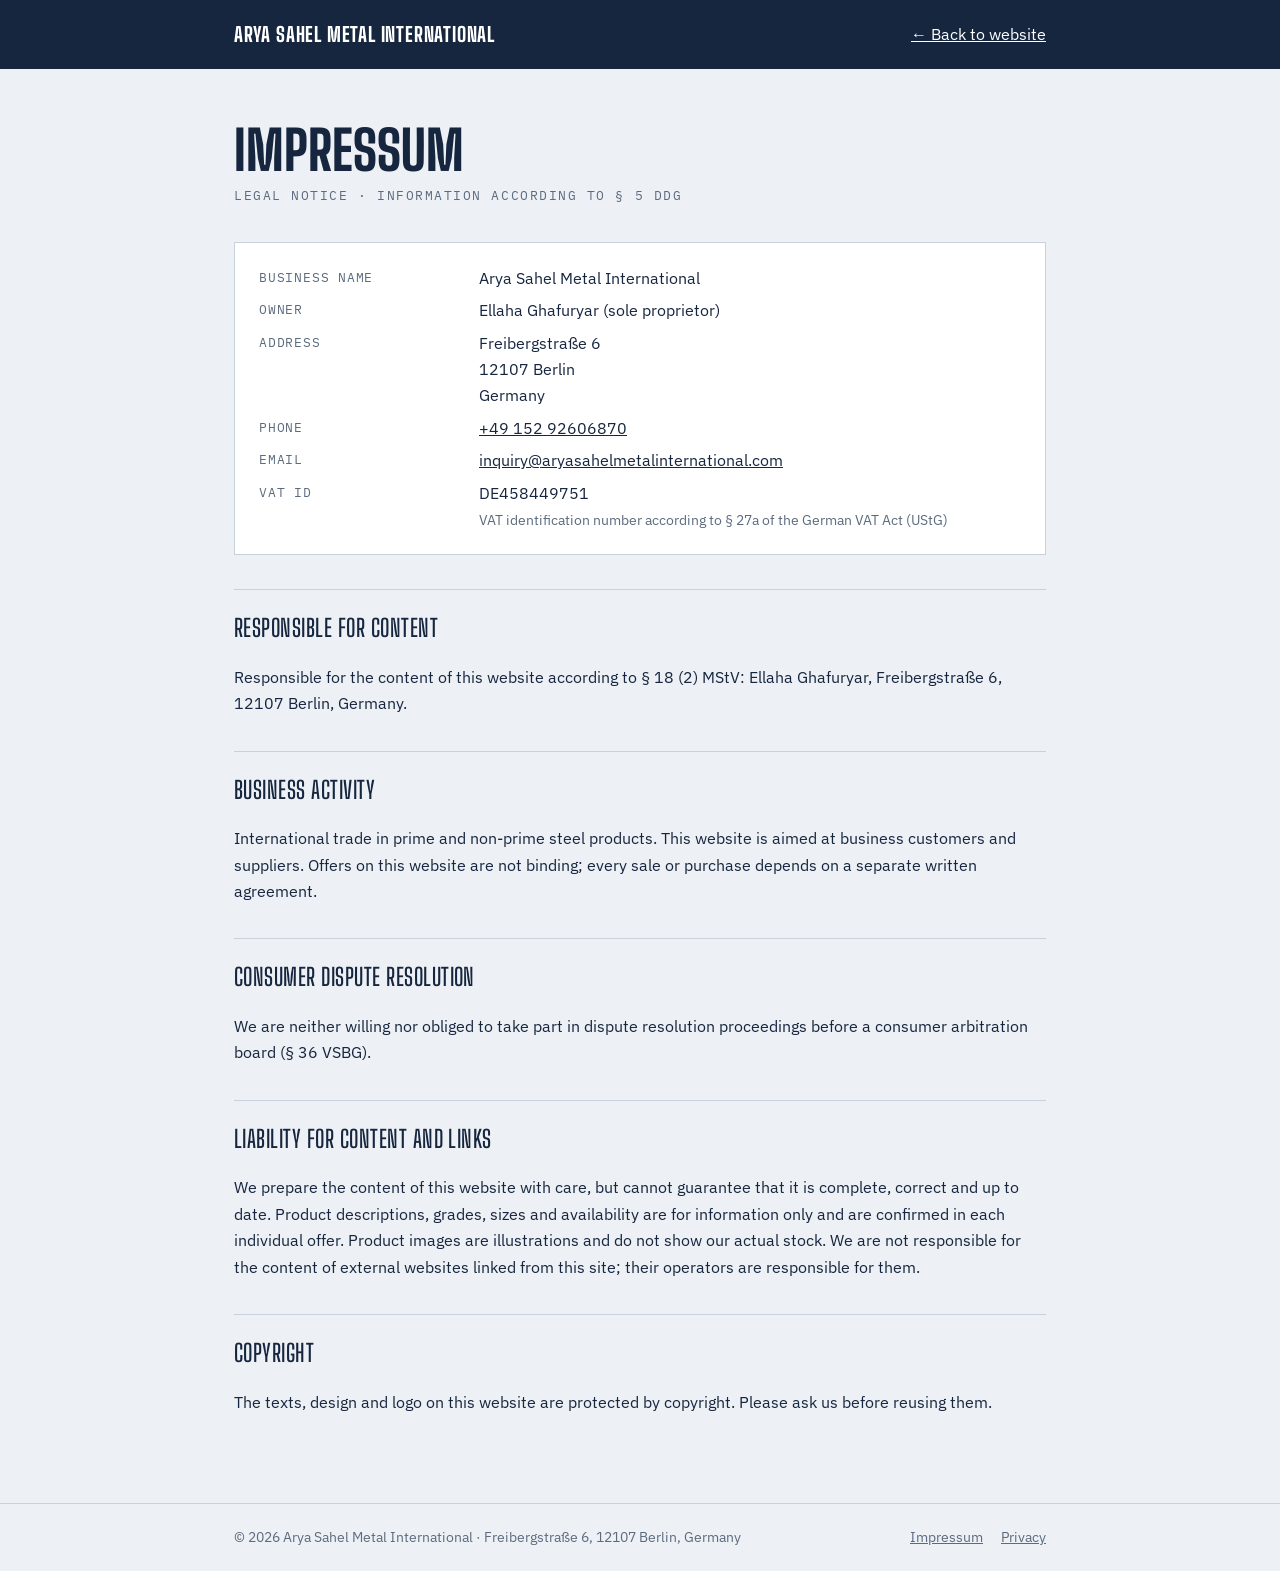
==== impressum.html @ 2d5abbd5 "New 3D route, Impressum, privacy policy, direct-send form, self-hosted fonts" ====
<!DOCTYPE html>
<html lang="en">
<head>
<meta charset="utf-8">
<meta name="viewport" content="width=device-width, initial-scale=1">
<title>Impressum (Legal notice) | Arya Sahel Metal International</title>
<meta name="robots" content="index,follow">
<link rel="stylesheet" href="fonts/fonts.css">
<link rel="icon" href="data:image/svg+xml,%3Csvg xmlns='http://www.w3.org/2000/svg' viewBox='0 0 100 100'%3E%3Cpath d='M50 8 92 88H70L50 48 30 88H8Z' fill='%2316263F'/%3E%3C/svg%3E">
<style>
:root{--navy:#16263F;--steel:#5C6B7E;--plate:#EDF0F4;--sheet:#FFFFFF;--rule:#C9D1DB;--heat:#E8892B;--display:"Big Shoulders Display","Arial Narrow",Impact,sans-serif;--body:"IBM Plex Sans","Helvetica Neue",Arial,sans-serif;--mono:"IBM Plex Mono",ui-monospace,Menlo,monospace}
*{box-sizing:border-box}body{margin:0;background:var(--plate);color:var(--navy);font:16px/1.65 var(--body)}
a{color:inherit}a:hover{color:var(--heat)}:focus-visible{outline:3px solid var(--heat);outline-offset:3px}
header{background:var(--navy);color:#fff}header .wrap{display:flex;justify-content:space-between;align-items:center;padding:18px 24px}
.brand{font-family:var(--display);font-weight:800;font-size:1.25rem;letter-spacing:.04em;text-transform:uppercase;text-decoration:none}
.wrap{max-width:860px;margin:0 auto;padding:0 24px}
main .wrap{padding:56px 24px 72px}
h1{font-family:var(--display);font-weight:800;text-transform:uppercase;font-size:clamp(2.2rem,6vw,3.4rem);line-height:.95;margin:0 0 8px}
.sub{font-family:var(--mono);font-size:.8rem;letter-spacing:.12em;text-transform:uppercase;color:var(--steel);margin:0 0 36px}
h2{font-family:var(--display);font-weight:600;text-transform:uppercase;font-size:1.5rem;letter-spacing:.02em;margin:34px 0 8px;padding-top:18px;border-top:1px solid var(--rule)}
.card{background:var(--sheet);border:1px solid var(--rule);padding:22px 24px;margin:0 0 8px}
dl{display:grid;grid-template-columns:200px 1fr;gap:6px 20px;margin:0}dt{font-family:var(--mono);font-size:.82rem;color:var(--steel);text-transform:uppercase;letter-spacing:.06em;padding-top:2px}dd{margin:0}
@media(max-width:600px){dl{grid-template-columns:1fr}dd{margin-bottom:10px}}
footer{border-top:1px solid var(--rule);font-size:.88rem;color:var(--steel)}footer .wrap{display:flex;flex-wrap:wrap;gap:8px 22px;justify-content:space-between;padding:22px 24px}
footer nav{display:flex;gap:18px}
</style>
</head>
<body>
<header><div class="wrap"><a class="brand" href="index.html">Arya Sahel Metal International</a><a href="index.html">← Back to website</a></div></header>
<main><div class="wrap">
<h1>Impressum</h1>
<p class="sub">Legal notice · Information according to § 5 DDG</p>

<div class="card"><dl>
<dt>Business name</dt><dd>Arya Sahel Metal International</dd>
<dt>Owner</dt><dd>Ellaha Ghafuryar (sole proprietor)</dd>
<dt>Address</dt><dd>Freibergstraße 6<br>12107 Berlin<br>Germany</dd>
<dt>Phone</dt><dd><a href="tel:+4915292606870">+49 152 92606870</a></dd>
<dt>Email</dt><dd><a href="mailto:inquiry@aryasahelmetalinternational.com">inquiry@aryasahelmetalinternational.com</a></dd>
<dt>VAT ID</dt><dd>DE458449751<br><span style="color:var(--steel);font-size:.9rem">VAT identification number according to § 27a of the German VAT Act (UStG)</span></dd>
</dl></div>

<h2>Responsible for content</h2>
<p>Responsible for the content of this website according to § 18 (2) MStV: Ellaha Ghafuryar, Freibergstraße 6, 12107 Berlin, Germany.</p>

<h2>Business activity</h2>
<p>International trade in prime and non-prime steel products. This website is aimed at business customers and suppliers. Offers on this website are not binding; every sale or purchase depends on a separate written agreement.</p>

<h2>Consumer dispute resolution</h2>
<p>We are neither willing nor obliged to take part in dispute resolution proceedings before a consumer arbitration board (§ 36 VSBG).</p>

<h2>Liability for content and links</h2>
<p>We prepare the content of this website with care, but cannot guarantee that it is complete, correct and up to date. Product descriptions, grades, sizes and availability are for information only and are confirmed in each individual offer. Product images are illustrations and do not show our actual stock. We are not responsible for the content of external websites linked from this site; their operators are responsible for them.</p>

<h2>Copyright</h2>
<p>The texts, design and logo on this website are protected by copyright. Please ask us before reusing them.</p>
</div></main>
<footer><div class="wrap"><span>© 2026 Arya Sahel Metal International · Freibergstraße 6, 12107 Berlin, Germany</span><nav aria-label="Legal"><a href="impressum.html">Impressum</a><a href="privacy.html">Privacy</a></nav></div></footer>
</body>
</html>
---- fonts/fonts.css ----
@font-face{font-family:"Big Shoulders Display";font-style:normal;font-weight:600;font-display:swap;src:url(big-shoulders-display-latin-600-normal.woff2) format("woff2")}
@font-face{font-family:"Big Shoulders Display";font-style:normal;font-weight:800;font-display:swap;src:url(big-shoulders-display-latin-800-normal.woff2) format("woff2")}
@font-face{font-family:"IBM Plex Sans";font-style:normal;font-weight:400;font-display:swap;src:url(ibm-plex-sans-latin-400-normal.woff2) format("woff2")}
@font-face{font-family:"IBM Plex Sans";font-style:normal;font-weight:500;font-display:swap;src:url(ibm-plex-sans-latin-500-normal.woff2) format("woff2")}
@font-face{font-family:"IBM Plex Sans";font-style:normal;font-weight:600;font-display:swap;src:url(ibm-plex-sans-latin-600-normal.woff2) format("woff2")}
@font-face{font-family:"IBM Plex Mono";font-style:normal;font-weight:400;font-display:swap;src:url(ibm-plex-mono-latin-400-normal.woff2) format("woff2")}
@font-face{font-family:"IBM Plex Mono";font-style:normal;font-weight:500;font-display:swap;src:url(ibm-plex-mono-latin-500-normal.woff2) format("woff2")}
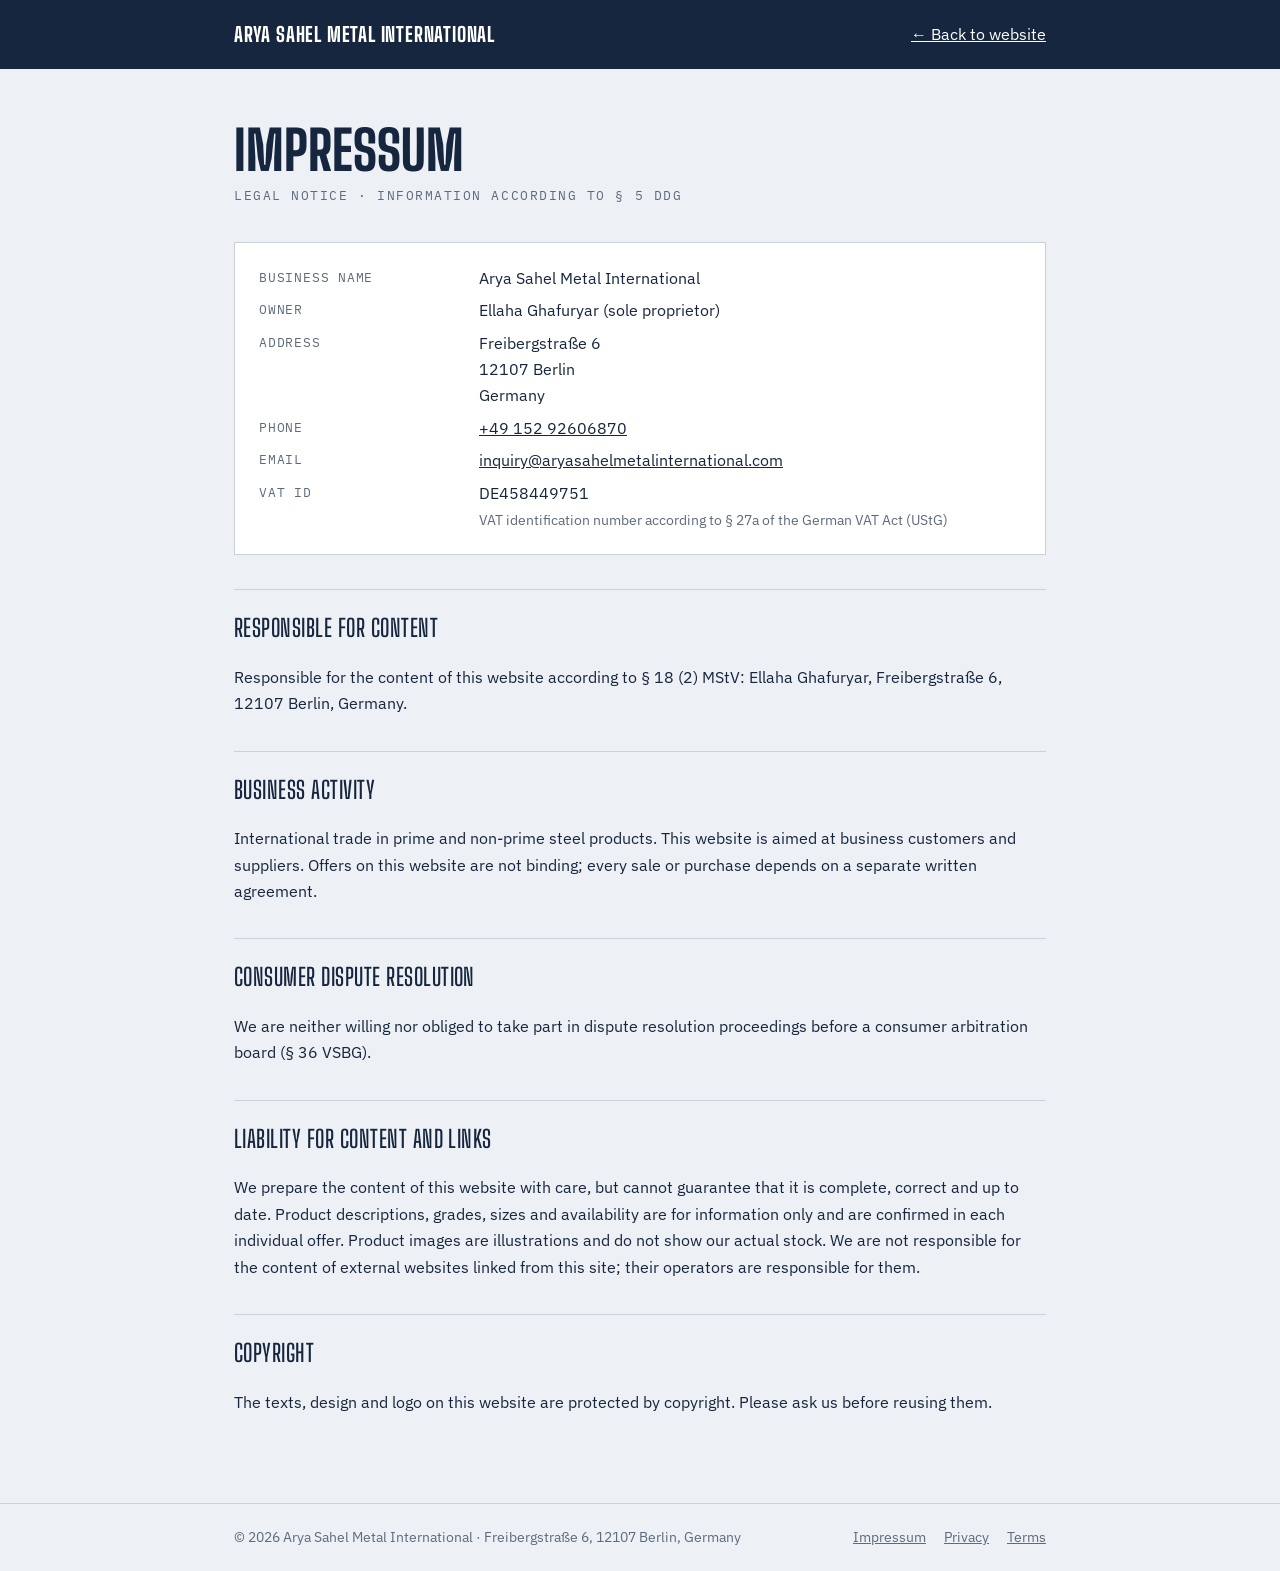
==== commit fb52ce05: "Site fixes: in-page form, privacy notice, Terms page, mobile sizes, 320px layout, lazy 3D, logo file" ====
--- a/impressum.html
+++ b/impressum.html
@@ -5,6 +5,8 @@
 <meta name="viewport" content="width=device-width, initial-scale=1">
 <title>Impressum (Legal notice) | Arya Sahel Metal International</title>
 <meta name="robots" content="index,follow">
+<link rel="apple-touch-icon" href="/apple-touch-icon.png">
+<meta name="theme-color" content="#16263F">
 <link rel="stylesheet" href="fonts/fonts.css">
 <link rel="icon" href="data:image/svg+xml,%3Csvg xmlns='http://www.w3.org/2000/svg' viewBox='0 0 100 100'%3E%3Cpath d='M50 8 92 88H70L50 48 30 88H8Z' fill='%2316263F'/%3E%3C/svg%3E">
 <style>
@@ -55,6 +57,6 @@
 <h2>Copyright</h2>
 <p>The texts, design and logo on this website are protected by copyright. Please ask us before reusing them.</p>
 </div></main>
-<footer><div class="wrap"><span>© 2026 Arya Sahel Metal International · Freibergstraße 6, 12107 Berlin, Germany</span><nav aria-label="Legal"><a href="impressum.html">Impressum</a><a href="privacy.html">Privacy</a></nav></div></footer>
+<footer><div class="wrap"><span>© 2026 Arya Sahel Metal International · Freibergstraße 6, 12107 Berlin, Germany</span><nav aria-label="Legal"><a href="impressum.html">Impressum</a><a href="privacy.html">Privacy</a><a href="terms.html">Terms</a></nav></div></footer>
 </body>
 </html>
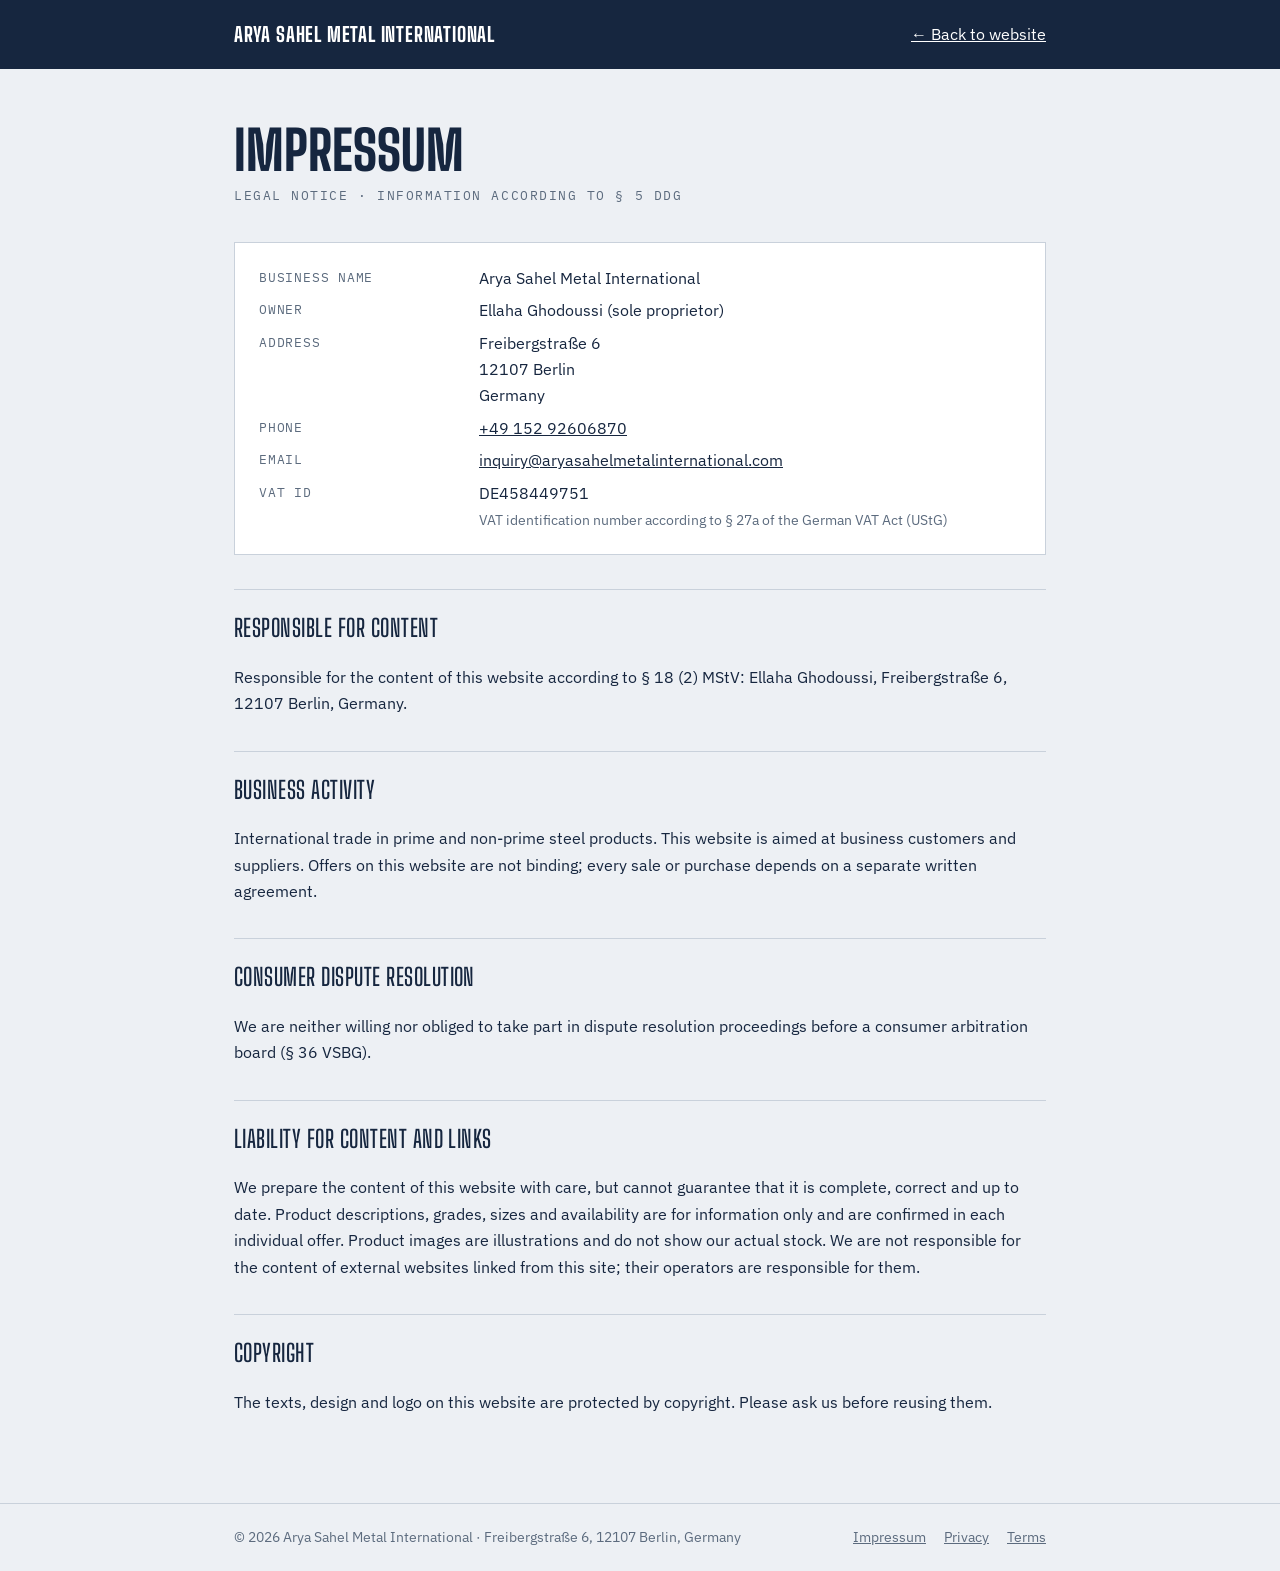
==== commit 031e899e: "Correct owner surname to Ghodoussi" ====
--- a/impressum.html
+++ b/impressum.html
@@ -35,7 +35,7 @@
 
 <div class="card"><dl>
 <dt>Business name</dt><dd>Arya Sahel Metal International</dd>
-<dt>Owner</dt><dd>Ellaha Ghafuryar (sole proprietor)</dd>
+<dt>Owner</dt><dd>Ellaha Ghodoussi (sole proprietor)</dd>
 <dt>Address</dt><dd>Freibergstraße 6<br>12107 Berlin<br>Germany</dd>
 <dt>Phone</dt><dd><a href="tel:+4915292606870">+49 152 92606870</a></dd>
 <dt>Email</dt><dd><a href="mailto:inquiry@aryasahelmetalinternational.com">inquiry@aryasahelmetalinternational.com</a></dd>
@@ -43,7 +43,7 @@
 </dl></div>
 
 <h2>Responsible for content</h2>
-<p>Responsible for the content of this website according to § 18 (2) MStV: Ellaha Ghafuryar, Freibergstraße 6, 12107 Berlin, Germany.</p>
+<p>Responsible for the content of this website according to § 18 (2) MStV: Ellaha Ghodoussi, Freibergstraße 6, 12107 Berlin, Germany.</p>
 
 <h2>Business activity</h2>
 <p>International trade in prime and non-prime steel products. This website is aimed at business customers and suppliers. Offers on this website are not binding; every sale or purchase depends on a separate written agreement.</p>
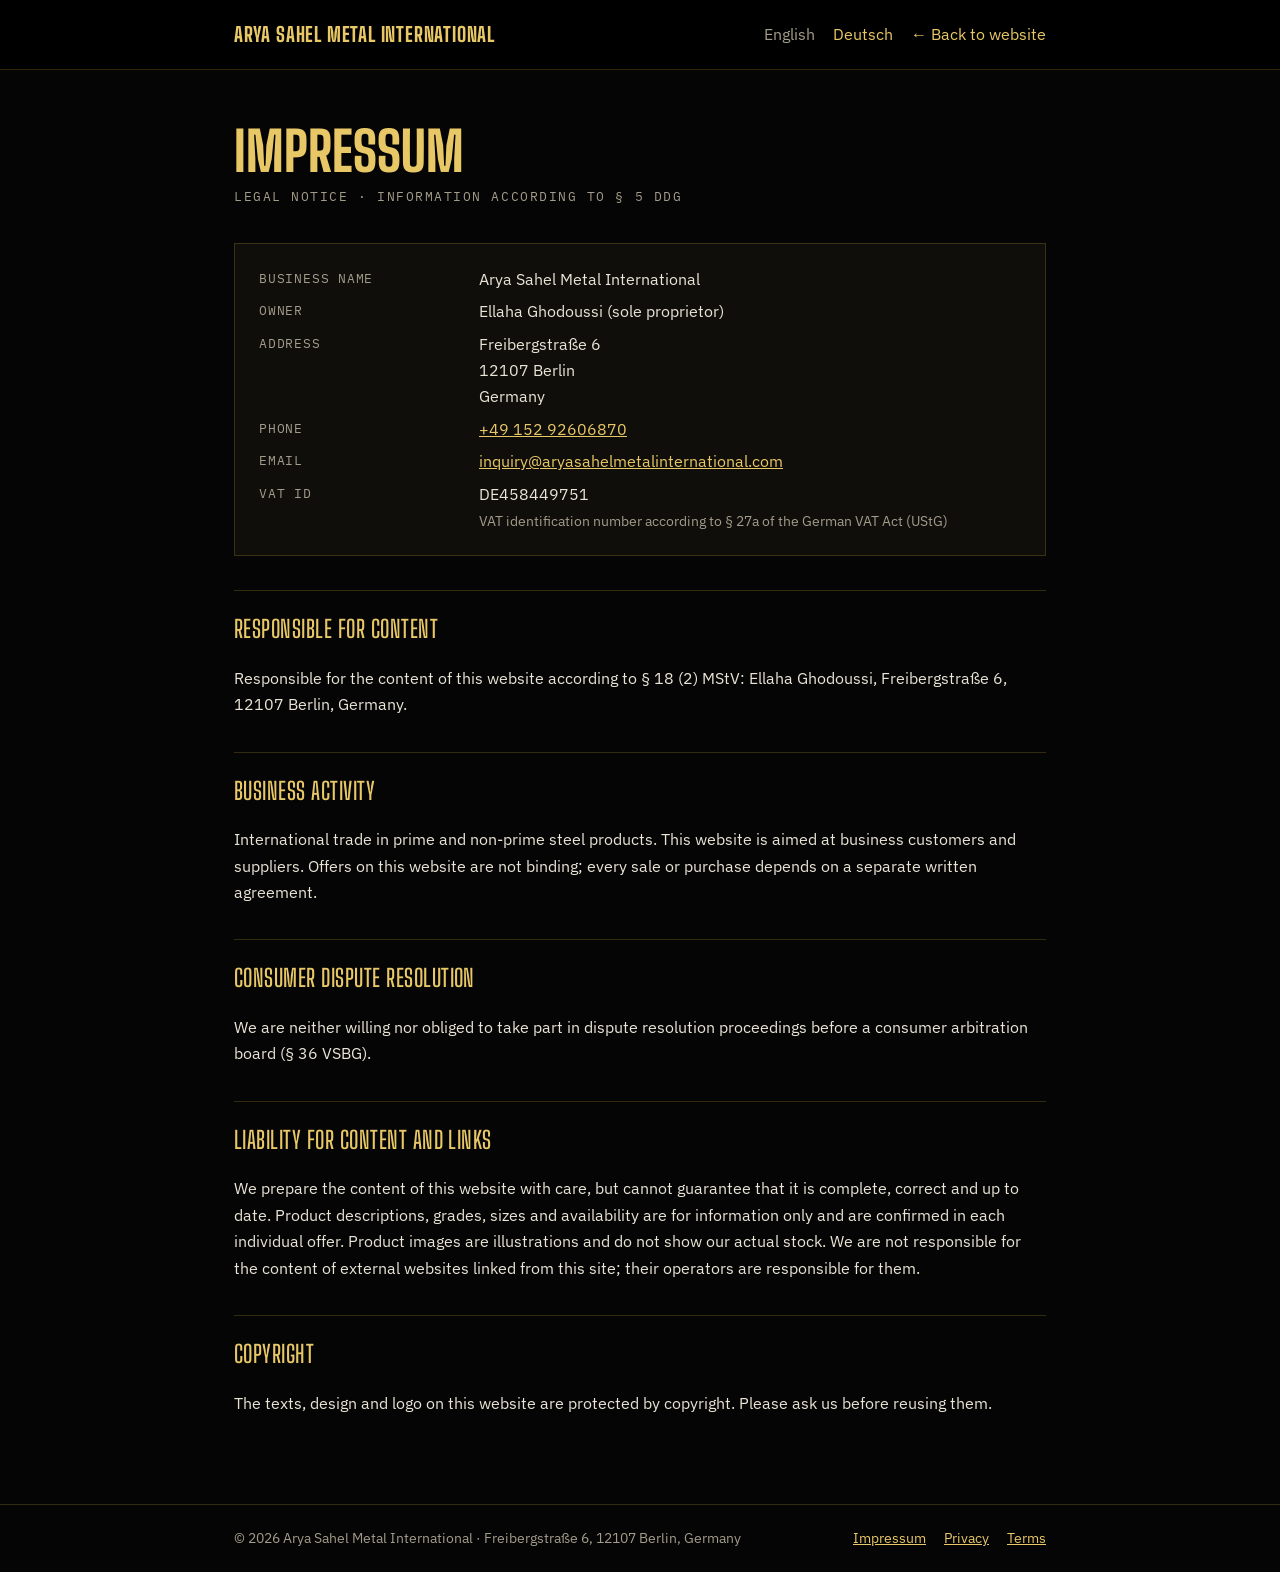
==== commit bd8f5df0: "About section, compliance statement, company profile, German legal pages, dark legal theme" ====
--- a/impressum.html
+++ b/impressum.html
@@ -6,29 +6,15 @@
 <title>Impressum (Legal notice) | Arya Sahel Metal International</title>
 <meta name="robots" content="index,follow">
 <link rel="apple-touch-icon" href="/apple-touch-icon.png">
-<meta name="theme-color" content="#16263F">
+<meta name="theme-color" content="#050505">
 <link rel="stylesheet" href="fonts/fonts.css">
 <link rel="icon" href="data:image/svg+xml,%3Csvg xmlns='http://www.w3.org/2000/svg' viewBox='0 0 100 100'%3E%3Cpath d='M50 8 92 88H70L50 48 30 88H8Z' fill='%2316263F'/%3E%3C/svg%3E">
-<style>
-:root{--navy:#16263F;--steel:#5C6B7E;--plate:#EDF0F4;--sheet:#FFFFFF;--rule:#C9D1DB;--heat:#E8892B;--display:"Big Shoulders Display","Arial Narrow",Impact,sans-serif;--body:"IBM Plex Sans","Helvetica Neue",Arial,sans-serif;--mono:"IBM Plex Mono",ui-monospace,Menlo,monospace}
-*{box-sizing:border-box}body{margin:0;background:var(--plate);color:var(--navy);font:16px/1.65 var(--body)}
-a{color:inherit}a:hover{color:var(--heat)}:focus-visible{outline:3px solid var(--heat);outline-offset:3px}
-header{background:var(--navy);color:#fff}header .wrap{display:flex;justify-content:space-between;align-items:center;padding:18px 24px}
-.brand{font-family:var(--display);font-weight:800;font-size:1.25rem;letter-spacing:.04em;text-transform:uppercase;text-decoration:none}
-.wrap{max-width:860px;margin:0 auto;padding:0 24px}
-main .wrap{padding:56px 24px 72px}
-h1{font-family:var(--display);font-weight:800;text-transform:uppercase;font-size:clamp(2.2rem,6vw,3.4rem);line-height:.95;margin:0 0 8px}
-.sub{font-family:var(--mono);font-size:.8rem;letter-spacing:.12em;text-transform:uppercase;color:var(--steel);margin:0 0 36px}
-h2{font-family:var(--display);font-weight:600;text-transform:uppercase;font-size:1.5rem;letter-spacing:.02em;margin:34px 0 8px;padding-top:18px;border-top:1px solid var(--rule)}
-.card{background:var(--sheet);border:1px solid var(--rule);padding:22px 24px;margin:0 0 8px}
-dl{display:grid;grid-template-columns:200px 1fr;gap:6px 20px;margin:0}dt{font-family:var(--mono);font-size:.82rem;color:var(--steel);text-transform:uppercase;letter-spacing:.06em;padding-top:2px}dd{margin:0}
-@media(max-width:600px){dl{grid-template-columns:1fr}dd{margin-bottom:10px}}
-footer{border-top:1px solid var(--rule);font-size:.88rem;color:var(--steel)}footer .wrap{display:flex;flex-wrap:wrap;gap:8px 22px;justify-content:space-between;padding:22px 24px}
-footer nav{display:flex;gap:18px}
-</style>
+<link rel="alternate" hreflang="en" href="https://aryasahelmetalinternational.com/impressum.html">
+<link rel="alternate" hreflang="de" href="https://aryasahelmetalinternational.com/impressum-de.html">
+<link rel="stylesheet" href="legal.css">
 </head>
 <body>
-<header><div class="wrap"><a class="brand" href="index.html">Arya Sahel Metal International</a><a href="index.html">← Back to website</a></div></header>
+<header><div class="wrap"><a class="brand" href="index.html">Arya Sahel Metal International</a><nav aria-label="Language"><a href="impressum.html" aria-current="page">English</a><a href="impressum-de.html" lang="de" hreflang="de">Deutsch</a><a href="index.html">← Back to website</a></nav></div></header>
 <main><div class="wrap">
 <h1>Impressum</h1>
 <p class="sub">Legal notice · Information according to § 5 DDG</p>
--- a/legal.css
+++ b/legal.css
@@ -0,0 +1,18 @@
+:root{--bg:#050505;--ink:#E9E4D6;--muted:#A39C8A;--gold:#D4AF37;--gold-hi:#E8C766;--card:#0F0E0B;--rule:rgba(212,175,55,.22);--display:"Big Shoulders Display","Arial Narrow",Impact,sans-serif;--body:"IBM Plex Sans","Helvetica Neue",Arial,sans-serif;--mono:"IBM Plex Mono",ui-monospace,Menlo,monospace;--steel:#A39C8A}
+*{box-sizing:border-box}body{margin:0;background:var(--bg);color:var(--ink);font:16px/1.65 var(--body)}
+a{color:var(--gold-hi)}a:hover{color:#fff}:focus-visible{outline:3px solid var(--gold);outline-offset:3px}
+header{background:#000;border-bottom:1px solid var(--rule)}header .wrap{display:flex;flex-wrap:wrap;gap:8px 22px;justify-content:space-between;align-items:center;padding:18px 24px}
+header nav{display:flex;gap:18px;flex-wrap:wrap}header nav a{text-decoration:none}header nav a[aria-current]{color:var(--muted)}
+.brand{font-family:var(--display);font-weight:800;font-size:1.25rem;letter-spacing:.04em;text-transform:uppercase;text-decoration:none;color:var(--gold-hi)}
+.wrap{max-width:860px;margin:0 auto;padding:0 24px}
+main .wrap{padding:56px 24px 72px}
+h1{font-family:var(--display);font-weight:800;text-transform:uppercase;font-size:clamp(2.2rem,6vw,3.4rem);line-height:.95;margin:0 0 8px;color:var(--gold-hi);overflow-wrap:anywhere}
+.sub{font-family:var(--mono);font-size:.8rem;letter-spacing:.12em;text-transform:uppercase;color:var(--muted);margin:0 0 36px}
+h2{font-family:var(--display);font-weight:600;text-transform:uppercase;font-size:1.5rem;letter-spacing:.02em;margin:34px 0 8px;padding-top:18px;border-top:1px solid var(--rule);color:var(--gold-hi)}
+.card{background:var(--card);border:1px solid var(--rule);padding:22px 24px;margin:0 0 8px}
+dl{display:grid;grid-template-columns:200px 1fr;gap:6px 20px;margin:0}dt{font-family:var(--mono);font-size:.82rem;color:var(--muted);text-transform:uppercase;letter-spacing:.06em;padding-top:2px}dd{margin:0}
+@media(max-width:600px){dl{grid-template-columns:1fr}dd{margin-bottom:10px}}
+footer{border-top:1px solid var(--rule);font-size:.88rem;color:var(--muted)}footer .wrap{display:flex;flex-wrap:wrap;gap:8px 22px;justify-content:space-between;padding:22px 24px}
+footer nav{display:flex;gap:18px}
+ol{padding-left:1.3em}li{margin:0 0 8px}.note{background:var(--card);border-left:4px solid var(--gold);padding:14px 18px;margin:0 0 26px;color:var(--muted);font-size:.92rem}
+code{color:var(--gold-hi)}
